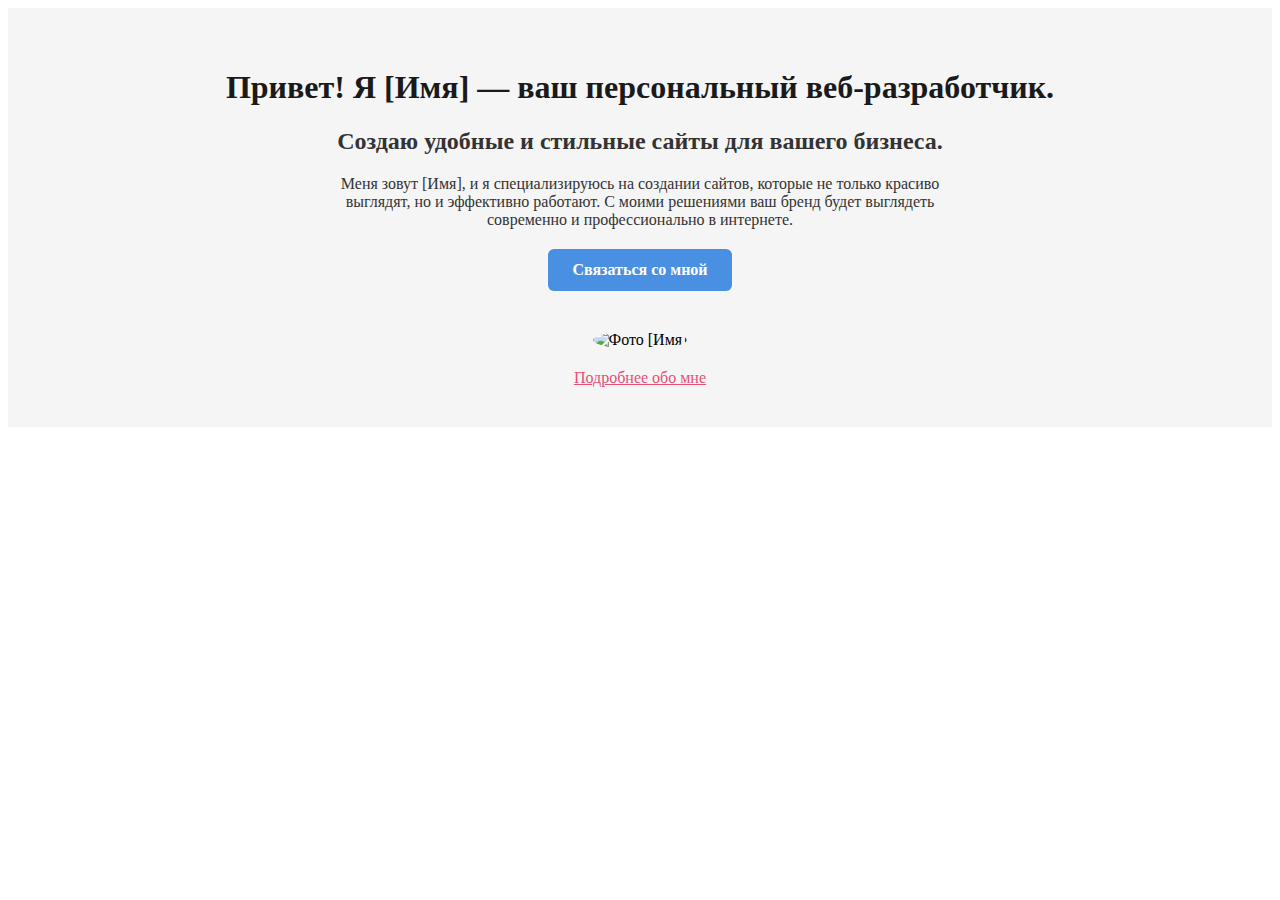
==== lab4_2/index.html @ 79c321ff "finish laba4_1 and start lab4_2" ====
<!DOCTYPE html>
<html>
<head>
    <meta charset="utf-8" />
    <title>Hobbys</title>
    <meta name="viewport"
          content="width=device-width" />
    <link rel="stylesheet" href="lab4_2/css/style.css" >
</head>
<body>
    <section class="intro-section" style="background-color: #F5F5F5; padding: 40px 20px; text-align: center;">
        <h1 style="color: #1A1A1A;">Привет! Я [Имя] — ваш персональный веб-разработчик.</h1>
        <h2 style="color: #333333;">Создаю удобные и стильные сайты для вашего бизнеса.</h2>
        <p style="color: #333333; max-width: 600px; margin: 20px auto;">
            Меня зовут [Имя], и я специализируюсь на создании сайтов, которые не только красиво выглядят, но и эффективно работают. С моими решениями ваш бренд будет выглядеть современно и профессионально в интернете.
        </p>
        <a href="#contact" style="display: inline-block; background-color: #4A90E2; color: #FFFFFF; padding: 12px 24px; text-decoration: none; border-radius: 6px; font-weight: bold;">
            Связаться со мной
        </a>
        <div style="margin-top: 40px;">
            <img src="img/yourphoto.jpg" alt="Фото [Имя]" style="max-width: 150px; border-radius: 50%;">
        </div>
        <a href="#about" style="color: #E94E77; display: block; margin-top: 20px; text-decoration: underline;">
            Подробнее обо мне
        </a>
    </section>    


</body>
</html>
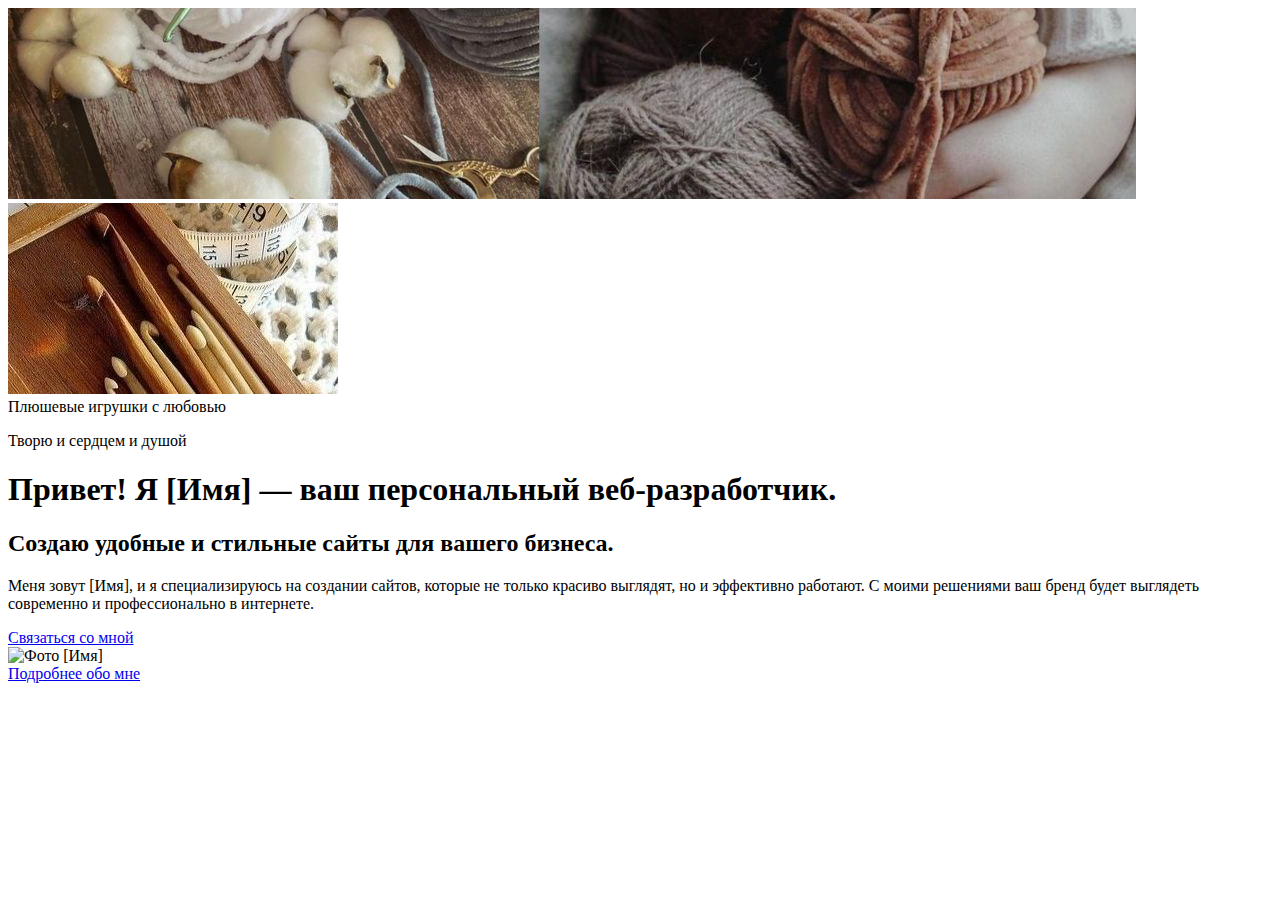
==== commit ca0713c2: "shapka lab4_2" ====
--- a/lab4_2/index.html
+++ b/lab4_2/index.html
@@ -2,27 +2,32 @@
 <html>
 <head>
     <meta charset="utf-8" />
-    <title>Hobbys</title>
+    <title>igrushki_kruchkom</title>
     <meta name="viewport"
           content="width=device-width" />
     <link rel="stylesheet" href="lab4_2/css/style.css" >
 </head>
+
 <body>
-    <section class="intro-section" style="background-color: #F5F5F5; padding: 40px 20px; text-align: center;">
-        <h1 style="color: #1A1A1A;">Привет! Я [Имя] — ваш персональный веб-разработчик.</h1>
-        <h2 style="color: #333333;">Создаю удобные и стильные сайты для вашего бизнеса.</h2>
-        <p style="color: #333333; max-width: 600px; margin: 20px auto;">
+
+    <header class="header-container">
+        <img src="img/shapkaa.jpg" class="header-image" alt="Шапка страницы">       
+        <img src="img/shapkaaa.jpg" class="header-image secondary" alt="Шапка страницы">
+        <div class="text">Плюшевые игрушки с любовью</div>
+        <p>Творю и сердцем и душой</p>
+    </header>
+
+
+
+    <section class="intro-section">
+        <h1>Привет! Я [Имя] — ваш персональный веб-разработчик.</h1>
+        <h2>Создаю удобные и стильные сайты для вашего бизнеса.</h2>
+        <p>
             Меня зовут [Имя], и я специализируюсь на создании сайтов, которые не только красиво выглядят, но и эффективно работают. С моими решениями ваш бренд будет выглядеть современно и профессионально в интернете.
         </p>
-        <a href="#contact" style="display: inline-block; background-color: #4A90E2; color: #FFFFFF; padding: 12px 24px; text-decoration: none; border-radius: 6px; font-weight: bold;">
-            Связаться со мной
-        </a>
-        <div style="margin-top: 40px;">
-            <img src="img/yourphoto.jpg" alt="Фото [Имя]" style="max-width: 150px; border-radius: 50%;">
-        </div>
-        <a href="#about" style="color: #E94E77; display: block; margin-top: 20px; text-decoration: underline;">
-            Подробнее обо мне
-        </a>
+        <a href="#contact">Связаться со мной</a>
+        <div><img src="img/yourphoto.jpg" alt="Фото [Имя]"></div>
+        <a href="#about" >Подробнее обо мне</a>
     </section>    
 
 
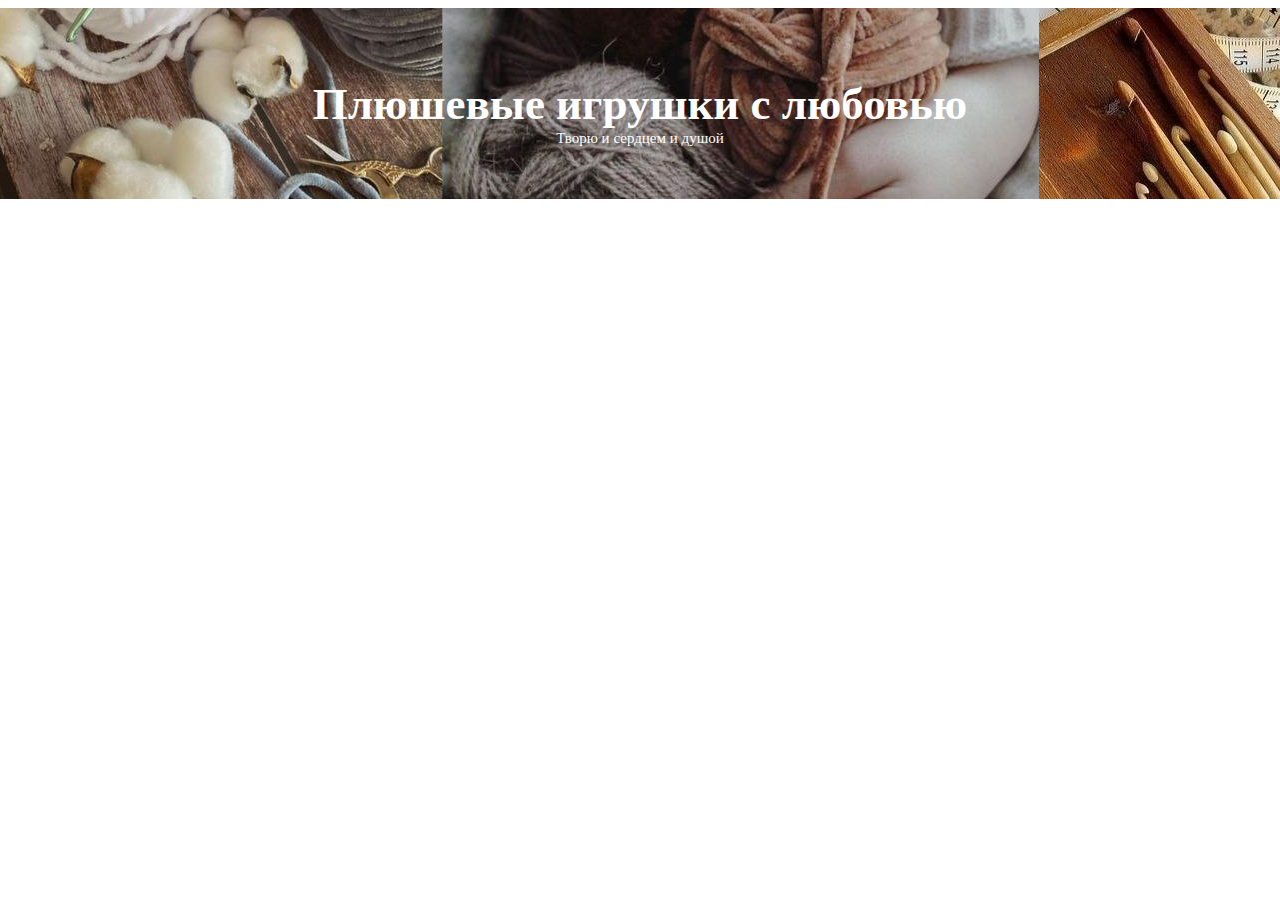
==== commit e752e778: "verhnyy chast sdelana" ====
--- a/lab4_2/index.html
+++ b/lab4_2/index.html
@@ -5,31 +5,20 @@
     <title>igrushki_kruchkom</title>
     <meta name="viewport"
           content="width=device-width" />
-    <link rel="stylesheet" href="lab4_2/css/style.css" >
+    <link rel="stylesheet" href="css/style.css" >
 </head>
 
 <body>
-
-    <header class="header-container">
-        <img src="img/shapkaa.jpg" class="header-image" alt="Шапка страницы">       
-        <img src="img/shapkaaa.jpg" class="header-image secondary" alt="Шапка страницы">
-        <div class="text">Плюшевые игрушки с любовью</div>
+    <div class="shap">
+        <img src="img/shapkaa.jpg" class="img" alt="Шапка страницы">       
+        <img src="img/shapkaaa.jpg" class="imeg" alt="Шапка страницы">
+        <h1>Плюшевые игрушки с любовью</h1>
         <p>Творю и сердцем и душой</p>
-    </header>
+    </div>
 
 
 
-    <section class="intro-section">
-        <h1>Привет! Я [Имя] — ваш персональный веб-разработчик.</h1>
-        <h2>Создаю удобные и стильные сайты для вашего бизнеса.</h2>
-        <p>
-            Меня зовут [Имя], и я специализируюсь на создании сайтов, которые не только красиво выглядят, но и эффективно работают. С моими решениями ваш бренд будет выглядеть современно и профессионально в интернете.
-        </p>
-        <a href="#contact">Связаться со мной</a>
-        <div><img src="img/yourphoto.jpg" alt="Фото [Имя]"></div>
-        <a href="#about" >Подробнее обо мне</a>
-    </section>    
-
+    
 
 </body>
 </html>--- a/lab4_2/css/style.css
+++ b/lab4_2/css/style.css
@@ -0,0 +1,22 @@
+.shap {
+    position: relative;
+    display: flex;
+    justify-content: center;
+    align-items: center;
+}
+
+.shap h1 {
+    position: absolute;
+    color: white;
+    font-size: 45px;
+    text-align: center;
+}
+
+.shap p {
+    position: absolute;
+    color: white;
+    font-size: 15px;
+    text-align: center;
+    top: 60%;
+    transform: translateY(-50%);
+}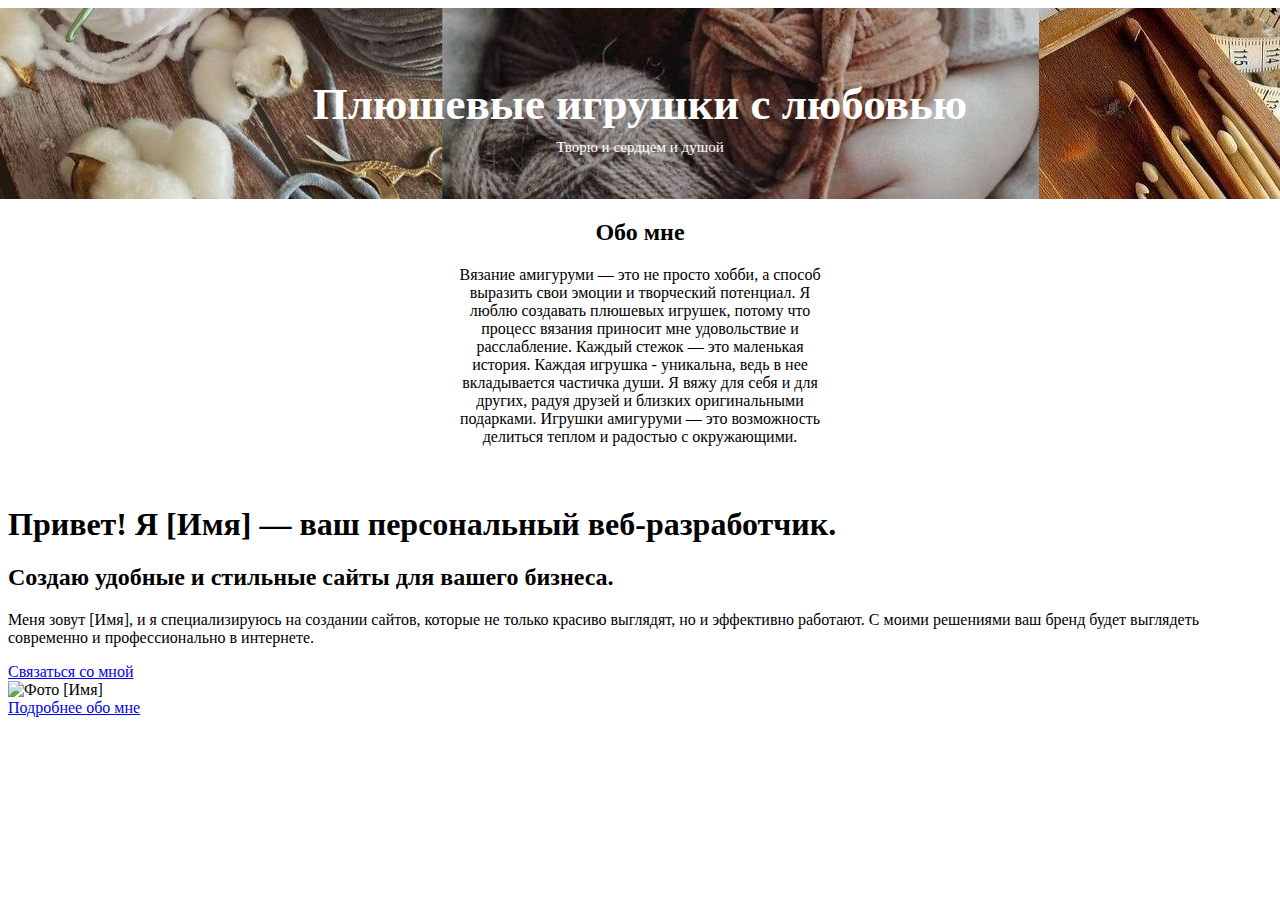
==== commit 5e62634c: "about me" ====
--- a/lab4_2/index.html
+++ b/lab4_2/index.html
@@ -16,6 +16,27 @@
         <p>Творю и сердцем и душой</p>
     </div>
 
+    <div class="about-me">
+        <h2>Обо мне</h2>
+        <p>Вязание амигуруми — это не просто хобби, а способ выразить свои эмоции и творческий 
+            потенциал. Я люблю создавать плюшевых игрушек, потому что процесс вязания 
+            приносит мне удовольствие и расслабление. Каждый стежок — это маленькая история.
+            Каждая игрушка - уникальна, ведь в нее вкладывается частичка души. Я вяжу для себя и 
+            для других, радуя друзей и близких оригинальными подарками. Игрушки амигуруми — 
+            это возможность делиться теплом и радостью с окружающими.</p>
+    </div>
+
+    <section class="intro-section">
+        <h1>Привет! Я [Имя] — ваш персональный веб-разработчик.</h1>
+        <h2>Создаю удобные и стильные сайты для вашего бизнеса.</h2>
+        <p>
+            Меня зовут [Имя], и я специализируюсь на создании сайтов, которые не только красиво выглядят, но и эффективно работают. С моими решениями ваш бренд будет выглядеть современно и профессионально в интернете.
+        </p>
+        <a href="#contact">Связаться со мной</a>
+        <div><img src="img/yourphoto.jpg" alt="Фото [Имя]"></div>
+        <a href="#about" >Подробнее обо мне</a>
+    </section>    
+
 
 
     
--- a/lab4_2/css/style.css
+++ b/lab4_2/css/style.css
@@ -17,6 +17,17 @@
     color: white;
     font-size: 15px;
     text-align: center;
-    top: 60%;
+    top: 65%;
     transform: translateY(-50%);
+}
+
+.about-me h2 {
+    text-align: center;
+}
+
+.about-me p {
+    width: 30%;
+    margin: 0 auto;
+    text-align: center;
+    margin-bottom: 60px;
 }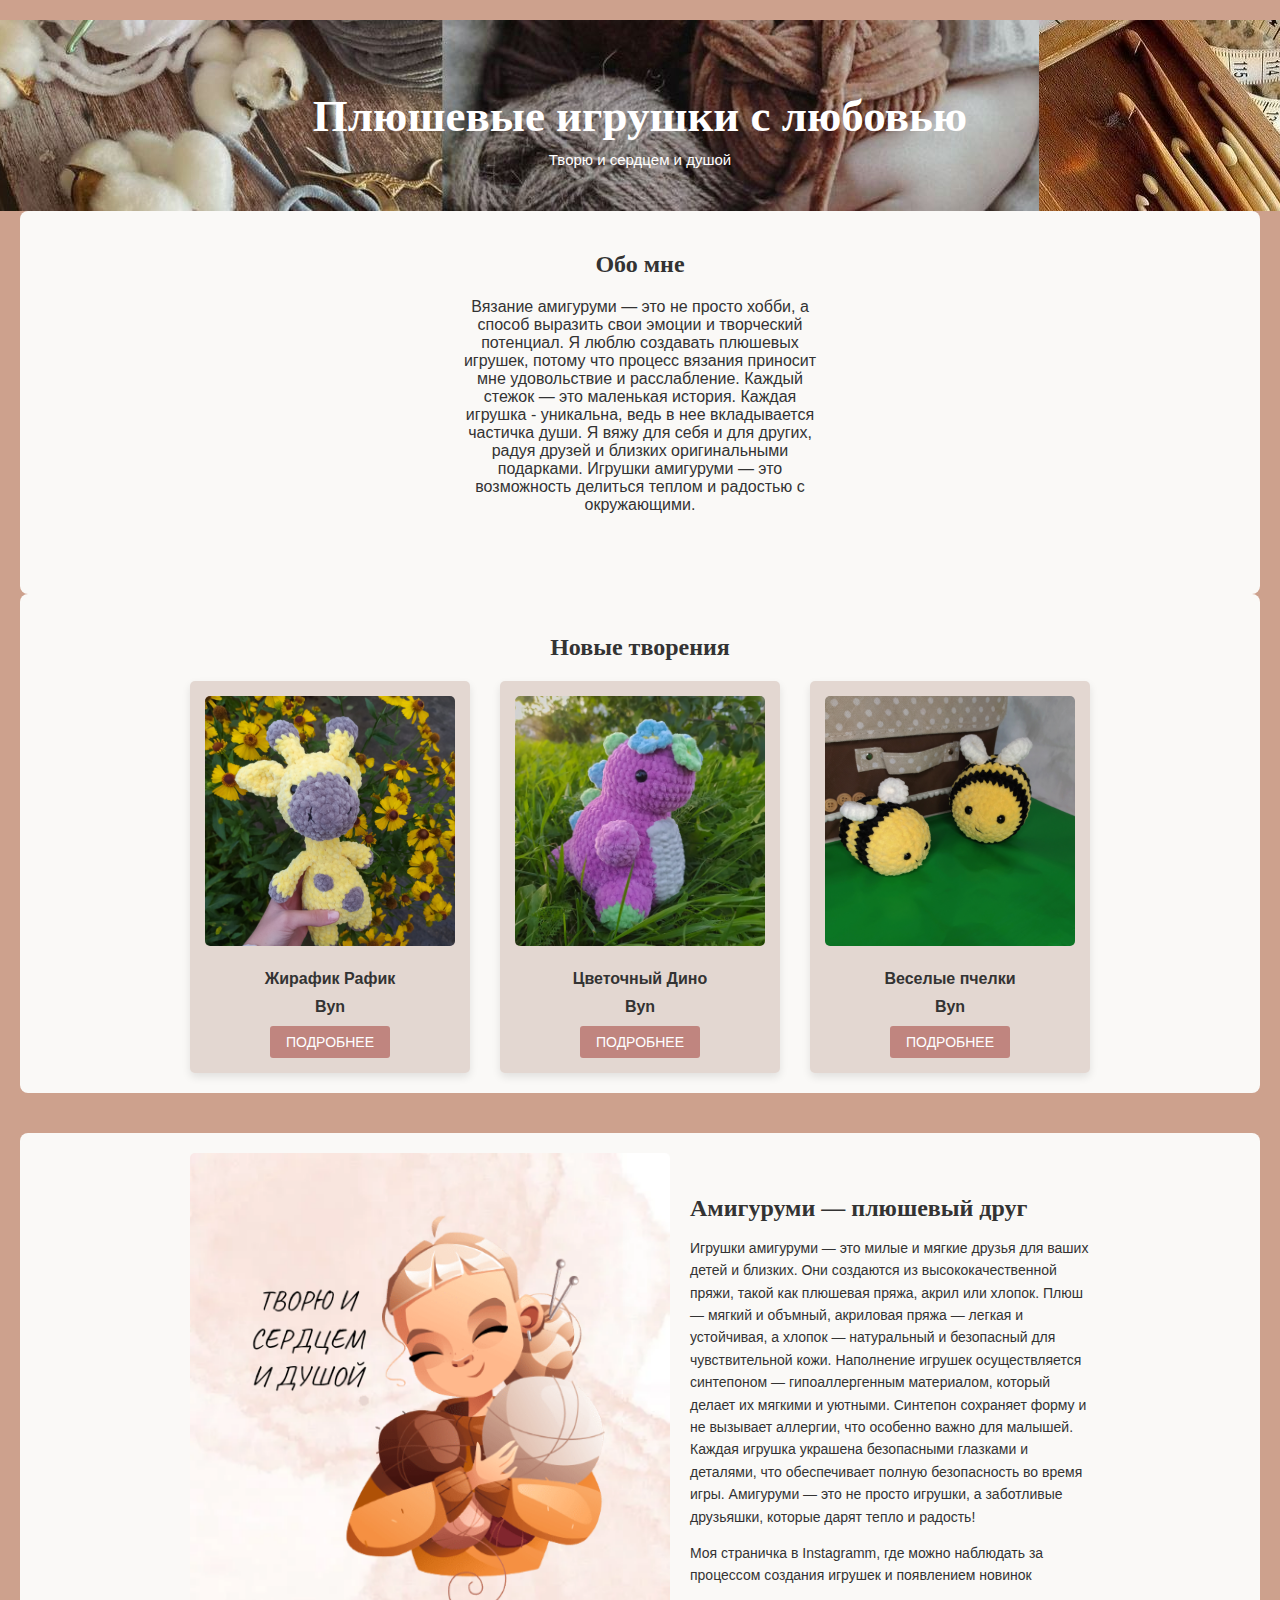
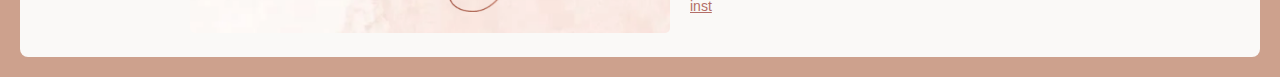
==== commit f4a9399a: "all" ====
--- a/lab4_2/index.html
+++ b/lab4_2/index.html
@@ -26,17 +26,53 @@
             это возможность делиться теплом и радостью с окружающими.</p>
     </div>
 
-    <section class="intro-section">
-        <h1>Привет! Я [Имя] — ваш персональный веб-разработчик.</h1>
-        <h2>Создаю удобные и стильные сайты для вашего бизнеса.</h2>
-        <p>
-            Меня зовут [Имя], и я специализируюсь на создании сайтов, которые не только красиво выглядят, но и эффективно работают. С моими решениями ваш бренд будет выглядеть современно и профессионально в интернете.
-        </p>
-        <a href="#contact">Связаться со мной</a>
-        <div><img src="img/yourphoto.jpg" alt="Фото [Имя]"></div>
-        <a href="#about" >Подробнее обо мне</a>
-    </section>    
+    
+    <section class="igrushki">
+        <h2>Новые творения</h2>
+        <div class="items">
+            <div class="igr">
+                <img src="img/gir.jpg" alt="Иллюстрация 1">
+                <p>Жирафик Рафик </p>
+                <span>Byn</span>
+                <button>ПОДРОБНЕЕ</button>
+            </div>
+            <div class="igr">
+                <img src="img/dino.jpg" alt="Иллюстрация 2">
+                <p>Цветочный Дино</p>
+                <span>Byn</span>
+                <button>ПОДРОБНЕЕ</button>
+            </div>
+            <div class="igr">
+                <img src="img/pch.jpg" alt="Иллюстрация 3">
+                <p>Веселые пчелки</p>
+                <span>Byn</span>
+                <button>ПОДРОБНЕЕ</button>
+            </div>
+        </div>
+    </section>
 
+   
+    <section class="about">
+        <div class="about-image">
+            <img src="img/icn.png" alt="Изображение inst">
+        </div>
+        <div class="about-text">
+            <h2></h2>
+            <h2>Амигуруми — плюшевый друг</h2>
+            <p>Игрушки амигуруми — это милые и мягкие друзья для ваших детей и близких. Они создаются из высококачественной пряжи, 
+                такой как плюшевая пряжа, акрил или хлопок. 
+                Плюш — мягкий и объмный, 
+                акриловая пряжа — легкая и устойчивая, 
+                а хлопок — натуральный и безопасный для чувствительной кожи.
+                Наполнение игрушек осуществляется синтепоном — гипоаллергенным материалом, который делает 
+                их мягкими и уютными. Синтепон сохраняет форму и не вызывает аллергии, что особенно важно для малышей.                
+                Каждая игрушка украшена безопасными глазками и деталями, что обеспечивает полную безопасность во 
+                время игры. Амигуруми — это не просто игрушки, а заботливые друзьяшки, которые дарят тепло и радость!
+            </p>
+            <p>Моя страничка в Instagramm, где можно наблюдать за процессом создания игрушек и появлением новинок</p>
+            <a href="https://www.instagram.com/igrushki.plushki?igsh=MWYxdW0wZXphenAxZQ=="> inst</a>
+        </div>
+    </section>
 
 
     
--- a/lab4_2/css/style.css
+++ b/lab4_2/css/style.css
@@ -1,3 +1,27 @@
+body {
+    font-family: 'Helvetica', Arial, sans-serif;
+    color: #333333;
+    background-color: #cda18d;
+    margin: 0;
+    padding: 20px;
+}
+
+.igrushki, .about-me, .about {
+    background-color: #faf9f7; /* светлый фон внутри блоков */
+    padding: 20px;
+    border-radius: 8px;
+    margin: 0 auto;
+    max-width: 1200px; /* центрирование и ограничение ширины */
+}
+
+
+
+h1, h2, h3 {
+    font-family: 'Tahoma',  'Palatino', serif; 
+    color: #333333;
+    font-weight: 700;
+}
+
 .shap {
     position: relative;
     display: flex;
@@ -30,4 +54,110 @@
     margin: 0 auto;
     text-align: center;
     margin-bottom: 60px;
+}
+
+
+
+h2 {
+    font-size: 24px;
+    font-weight: bold;
+    text-align: center;
+    margin-bottom: 20px;
+    color: #333333;
+}
+
+
+.igrushki {
+    text-align: center;
+    padding: 20px;
+}
+
+.items {
+    display: flex;
+    justify-content: center;
+    gap: 30px;
+    flex-wrap: wrap; 
+}
+
+.igr {
+    background-color: #e3d7d1;
+    padding: 15px;
+    width: 250px;
+    text-align: center;
+    border-radius: 5px;
+    box-shadow: 0 4px 8px rgba(0, 0, 0, 0.1); 
+}
+
+.igr img {
+    width: 100%;
+    height: auto;
+    border-radius: 5px;
+    margin-bottom: 10px;
+}
+
+.igr p {
+    font-size: 16px;
+    margin: 10px 0;
+    color: #333;
+    font-weight: bold;
+}
+
+.igr span {
+    font-weight: bold;
+    color: #333333;
+    display: block;
+    margin-bottom: 10px;
+}
+
+.igr button {
+    background-color: #c0857f;
+    color: #ffffff;
+    padding: 8px 16px;
+    border: none;
+    border-radius: 3px;
+    cursor: pointer;
+    font-size: 14px;
+    text-transform: uppercase;
+    transition: background-color 0.3s;
+}
+
+.igr button:hover {
+    background-color: #b36e68;
+}
+
+
+.about {
+    display: flex;
+    align-items: center;
+    justify-content: center;
+    margin-top: 40px;
+    gap: 20px;
+}
+
+.about-image img {
+    width: 480px;
+    height: auto;
+    border-radius: 5px;
+}
+
+.about-text {
+    max-width: 400px;
+}
+
+.about-text h2 {
+    text-align: left;
+    font-size: 24px;
+    margin-bottom: 15px;
+}
+
+.about-text p {
+    font-size: 14px;
+    line-height: 1.6;
+    color: #333333;
+    margin-bottom: 10px;
+}
+
+.about-text a {
+    font-size: 14px;
+    color: #b36e68;
 }